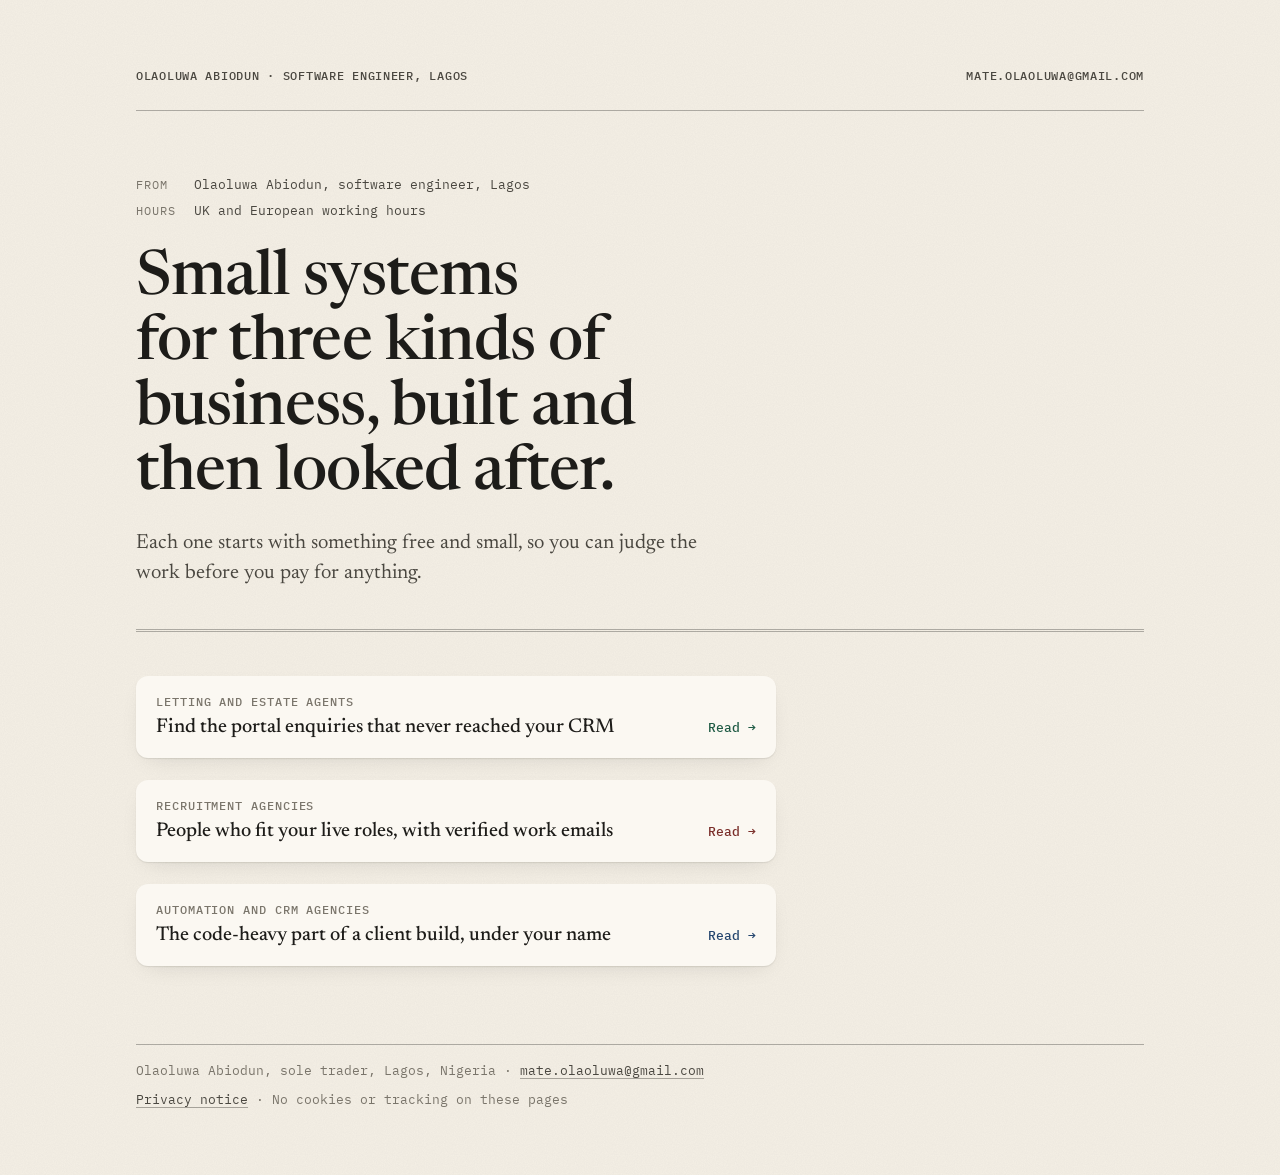
==== index.html @ c45f7e68 "Draft offer pages (lettings, recruitment, white-label) and privacy notice Co-Authored-By: Claude Opu" ====
<!doctype html>
<html lang="en-GB">
<head>
<meta charset="utf-8">
<meta name="viewport" content="width=device-width, initial-scale=1">
<title>Olaoluwa Abiodun: small systems for small teams</title>
<meta name="description" content="Software engineer in Lagos building and looking after small systems for letting agents, recruitment agencies and automation agencies.">
<link rel="preconnect" href="https://fonts.googleapis.com">
<link rel="preconnect" href="https://fonts.gstatic.com" crossorigin>
<link rel="stylesheet" href="https://fonts.googleapis.com/css2?family=IBM+Plex+Mono:wght@400;500;600&family=Newsreader:opsz,wght@6..72,400;6..72,500;6..72,600&family=Public+Sans:wght@400;500;600&display=swap">
<link rel="stylesheet" href="assets/site.css">
</head>
<body data-ink="neutral">
<a class="skip" href="#main">Skip to the content</a>
<div class="sheet">
  <header class="topline">
    <a href="./">Olaoluwa Abiodun &middot; software engineer, Lagos</a>
    <a href="mailto:mate.olaoluwa@gmail.com">mate.olaoluwa@gmail.com</a>
  </header>
  <main id="main">
    <div class="masthead"><dl class="meta"><dt>From</dt><dd>Olaoluwa Abiodun, software engineer, Lagos</dd><dt>Hours</dt><dd>UK and European working hours</dd></dl><h1>Small systems for three kinds of business, built and then looked after.</h1><p class="deck">Each one starts with something free and small, so you can judge the work before you pay for anything.</p></div>
    <div class="body"><div class="prose doc">
<ul class="offers">
<li><a href="lettings/"><span class="who">Letting and estate agents</span><span class="what">Find the portal enquiries that never reached your CRM</span><span class="go">Read &rarr;</span></a></li>
<li><a href="recruitment/"><span class="who">Recruitment agencies</span><span class="what">People who fit your live roles, with verified work emails</span><span class="go">Read &rarr;</span></a></li>
<li><a href="white-label/"><span class="who">Automation and CRM agencies</span><span class="what">The code-heavy part of a client build, under your name</span><span class="go">Read &rarr;</span></a></li>
</ul>
</div></div>
  </main>
  <footer class="foot">
    <span>Olaoluwa Abiodun, sole trader, Lagos, Nigeria &middot; <a href="mailto:mate.olaoluwa@gmail.com">mate.olaoluwa@gmail.com</a></span>
    <span><a href="privacy/">Privacy notice</a> &middot; No cookies or tracking on these pages</span>
  </footer>
</div>
</body>
</html>
---- assets/site.css ----
/* Offer pages: a quotation set on warm paper. One accent ink per page (body[data-ink]). */

:root {
  --paper: #f5f0e6;
  --paper-2: #ede6d8;
  --card: #fbf8f2;
  --ink: #1d1c19;
  --ink-2: #4a4740;
  --ink-3: #7a756b;
  --rule: rgba(29, 28, 25, 0.14);
  --rule-strong: rgba(29, 28, 25, 0.32);
  --accent: #1f5b45;
  --accent-soft: rgba(31, 91, 69, 0.09);
  --shadow: 0 1px 0 rgba(29, 28, 25, 0.04), 0 1px 2px rgba(29, 28, 25, 0.06), 0 8px 24px -12px rgba(29, 28, 25, 0.18);
  --serif: "Newsreader", "Iowan Old Style", Georgia, serif;
  --sans: "Public Sans", "Helvetica Neue", Arial, sans-serif;
  --mono: "IBM Plex Mono", ui-monospace, Menlo, monospace;
  --measure: 38rem;
  --gutter: clamp(16px, 4vw, 40px);
  color-scheme: light;
}

body[data-ink="lettings"] { --accent: #1f5b45; --accent-soft: rgba(31, 91, 69, 0.09); }
body[data-ink="recruitment"] { --accent: #7a2e2a; --accent-soft: rgba(122, 46, 42, 0.08); }
body[data-ink="white-label"] { --accent: #24456e; --accent-soft: rgba(36, 69, 110, 0.08); }
body[data-ink="neutral"] { --accent: #4a4740; --accent-soft: rgba(74, 71, 64, 0.08); }

@media (prefers-color-scheme: dark) {
  :root:not([data-theme="light"]) {
    --paper: #17160f;
    --paper-2: #1f1d16;
    --card: #211f18;
    --ink: #ece6d8;
    --ink-2: #c3bcac;
    --ink-3: #958e7f;
    --rule: rgba(236, 230, 216, 0.14);
    --rule-strong: rgba(236, 230, 216, 0.3);
    --shadow: 0 1px 0 rgba(0, 0, 0, 0.3), 0 8px 24px -12px rgba(0, 0, 0, 0.6);
    color-scheme: dark;
  }
  :root:not([data-theme="light"]) body[data-ink="lettings"] { --accent: #7cc3a3; --accent-soft: rgba(124, 195, 163, 0.1); }
  :root:not([data-theme="light"]) body[data-ink="recruitment"] { --accent: #e3978f; --accent-soft: rgba(227, 151, 143, 0.1); }
  :root:not([data-theme="light"]) body[data-ink="white-label"] { --accent: #93b4e0; --accent-soft: rgba(147, 180, 224, 0.1); }
  :root:not([data-theme="light"]) body[data-ink="neutral"] { --accent: #d6cfbf; --accent-soft: rgba(214, 207, 191, 0.08); }
}

*, *::before, *::after { box-sizing: border-box; }

html {
  -webkit-text-size-adjust: 100%;
  text-size-adjust: 100%;
}

body {
  margin: 0;
  background-color: var(--paper);
  /* faint paper grain */
  background-image: url("data:image/svg+xml,%3Csvg xmlns='http://www.w3.org/2000/svg' width='160' height='160'%3E%3Cfilter id='n'%3E%3CfeTurbulence type='fractalNoise' baseFrequency='.9' numOctaves='2' stitchTiles='stitch'/%3E%3CfeColorMatrix values='0 0 0 0 0 0 0 0 0 0 0 0 0 0 0 0 0 0 .035 0'/%3E%3C/filter%3E%3Crect width='100%25' height='100%25' filter='url(%23n)'/%3E%3C/svg%3E");
  color: var(--ink);
  font: 400 17px/1.6 var(--sans);
  -webkit-font-smoothing: antialiased;
  -moz-osx-font-smoothing: grayscale;
  text-rendering: optimizeLegibility;
}

::selection { background: var(--accent); color: var(--paper); }

a {
  color: var(--accent);
  text-decoration-line: underline;
  text-decoration-thickness: 1px;
  text-underline-offset: 3px;
  text-decoration-color: color-mix(in srgb, var(--accent) 45%, transparent);
  transition-property: text-decoration-color, color;
  transition-duration: 150ms;
}
a:hover { text-decoration-color: var(--accent); }
a:focus-visible, .button:focus-visible {
  outline: 2px solid var(--accent);
  outline-offset: 3px;
  border-radius: 2px;
}

.skip {
  position: absolute; left: -9999px; top: 8px;
  background: var(--ink); color: var(--paper); padding: 8px 12px; border-radius: 4px; z-index: 10;
}
.skip:focus { left: 8px; }

/* ---------- frame ---------- */

.sheet {
  max-width: 68rem;
  margin: 0 auto;
  padding: clamp(20px, 5vw, 56px) var(--gutter) 64px;
}

.topline {
  display: flex; justify-content: space-between; align-items: baseline; gap: 16px; flex-wrap: wrap;
  font: 500 12px/1.4 var(--mono); letter-spacing: 0.06em; text-transform: uppercase; color: var(--ink-3);
  padding-bottom: 14px;
  border-bottom: 1px solid var(--rule-strong);
}
.topline a { color: var(--ink-2); text-decoration: none; min-height: 40px; display: inline-flex; align-items: center; }
.topline a:hover { color: var(--accent); }

/* ---------- header block (the quotation heading) ---------- */

.masthead { padding: clamp(28px, 6vw, 64px) 0 clamp(24px, 4vw, 40px); }

.meta {
  display: grid; grid-template-columns: max-content 1fr; gap: 6px 18px;
  margin: 0 0 28px; font: 400 13px/1.5 var(--mono); color: var(--ink-2);
}
.meta dt { color: var(--ink-3); text-transform: uppercase; letter-spacing: 0.08em; font-size: 11.5px; padding-top: 1px; }
.meta dd { margin: 0; }
.meta dd strong { color: var(--accent); font-weight: 500; }

h1 {
  font: 500 clamp(2.1rem, 1.3rem + 3.6vw, 3.9rem)/1.04 var(--serif);
  font-optical-sizing: auto;
  letter-spacing: -0.015em;
  margin: 0 0 20px;
  max-width: 16ch;
  text-wrap: balance;
}
.deck {
  font: 400 clamp(1.08rem, 1rem + 0.4vw, 1.28rem)/1.5 var(--serif);
  color: var(--ink-2);
  max-width: 36rem;
  margin: 0;
  text-wrap: pretty;
}

/* ---------- body: prose + margin column ---------- */

.body {
  display: grid;
  grid-template-columns: minmax(0, 1fr);
  gap: 40px;
  border-top: 3px double var(--rule-strong);
  padding-top: clamp(28px, 4vw, 44px);
}
@media (min-width: 900px) {
  .body { grid-template-columns: minmax(0, 1fr) 19rem; gap: 64px; }
  .glance { order: 2; position: sticky; top: 24px; align-self: start; }
}

.prose { max-width: var(--measure); }

section.clause { margin: 0 0 44px; counter-increment: clause; }
.prose { counter-reset: clause; }
section.clause > h2 {
  position: relative;
  font: 600 1.42rem/1.25 var(--serif);
  letter-spacing: -0.005em;
  margin: 0 0 14px;
  text-wrap: balance;
}
section.clause > h2::before {
  content: counter(clause) ".";
  font: 500 13px/1 var(--mono);
  color: var(--accent);
  display: block; margin-bottom: 8px; letter-spacing: 0.04em;
}
@media (min-width: 1100px) {
  section.clause > h2::before { position: absolute; left: -3.2rem; top: 0.42em; margin: 0; }
}

p { margin: 0 0 14px; text-wrap: pretty; }
.prose p, .prose li { color: var(--ink); }
.lede-list { list-style: none; padding: 0; margin: 0; }
.lede-list li { padding: 12px 0; border-top: 1px solid var(--rule); }
.lede-list li:last-child { border-bottom: 1px solid var(--rule); }

.item { margin: 0 0 22px; }
.item h3 {
  font: 600 1.06rem/1.35 var(--sans); margin: 0 0 6px; letter-spacing: -0.003em;
}
.item p { margin-bottom: 8px; }
.demo {
  display: inline-flex; align-items: center; gap: 8px; min-height: 40px;
  font: 500 13.5px/1.3 var(--mono);
}
.demo::after { content: "\2197"; font-family: var(--sans); }

/* example alert (lettings) */
.exhibit {
  margin: 18px 0 18px;
  background: var(--card);
  border-radius: 10px;
  box-shadow: var(--shadow);
  padding: 16px 18px 14px;
  position: relative;
}
.exhibit::before {
  content: ""; position: absolute; left: 0; top: 14px; bottom: 14px; width: 3px; border-radius: 0 3px 3px 0; background: var(--accent);
}
.exhibit .label {
  display: flex; justify-content: space-between; gap: 12px; flex-wrap: wrap;
  font: 500 11px/1.4 var(--mono); letter-spacing: 0.08em; text-transform: uppercase; color: var(--ink-3); margin-bottom: 8px;
}
.exhibit .label b { color: var(--accent); font-weight: 600; }
.exhibit p { margin: 0; font: 400 15.5px/1.55 var(--sans); }
.exhibit .t { font: 500 13px/1 var(--mono); font-variant-numeric: tabular-nums; color: var(--ink-2); }

/* example row (recruitment): a table on wide screens, stacked on narrow */
.sample {
  margin: 16px 0 20px; background: var(--card); border-radius: 10px; box-shadow: var(--shadow); padding: 14px 16px;
}
.sample .label { font: 500 11px/1.4 var(--mono); letter-spacing: 0.08em; text-transform: uppercase; color: var(--ink-3); margin-bottom: 10px; }
.sample dl { display: grid; grid-template-columns: 1fr; gap: 10px; margin: 0; }
.sample dt { font: 500 11.5px/1.3 var(--mono); color: var(--accent); text-transform: uppercase; letter-spacing: 0.06em; }
.sample dd { margin: 2px 0 0; font-size: 15px; line-height: 1.5; }
@media (min-width: 640px) {
  .sample dl { grid-template-columns: 9.5rem 1fr; gap: 10px 18px; }
  .sample dt { padding-top: 3px; }
  .sample dd { margin: 0; }
}

/* the schedule (how we'd start) */
.schedule { list-style: none; padding: 0; margin: 4px 0 0; counter-reset: step; }
.schedule li {
  counter-increment: step;
  display: grid; grid-template-columns: 2.2rem 1fr; gap: 4px 14px;
  padding: 16px 0; border-top: 1px solid var(--rule);
}
.schedule li:last-child { border-bottom: 1px solid var(--rule); }
.schedule li::before {
  content: counter(step);
  font: 500 1.5rem/1 var(--serif); color: var(--accent); font-variant-numeric: tabular-nums lining-nums;
  padding-top: 2px;
}
.schedule h3 { font: 600 1.02rem/1.35 var(--sans); margin: 0 0 4px; display: flex; flex-wrap: wrap; gap: 4px 12px; align-items: baseline; }
.schedule .cost {
  font: 500 12px/1.4 var(--mono); letter-spacing: 0.04em; color: var(--accent);
  background: var(--accent-soft); padding: 2px 8px; border-radius: 999px; font-variant-numeric: tabular-nums;
  white-space: nowrap;
}
.schedule p { margin: 0; color: var(--ink-2); }

.faq dt { font-weight: 600; margin: 18px 0 4px; }
.faq dd { margin: 0; color: var(--ink-2); }

/* ---------- margin column: at a glance ---------- */

.glance {
  background: var(--card);
  border-radius: 12px;
  box-shadow: var(--shadow);
  padding: 20px 20px 18px;
}
.glance h2 {
  font: 500 11.5px/1.4 var(--mono); letter-spacing: 0.1em; text-transform: uppercase; color: var(--ink-3); margin: 0 0 12px;
}
.glance dl { margin: 0 0 18px; }
.glance dt { font: 500 11px/1.4 var(--mono); color: var(--accent); text-transform: uppercase; letter-spacing: 0.07em; margin-top: 12px; }
.glance dd { margin: 3px 0 0; font-size: 15px; line-height: 1.45; font-variant-numeric: tabular-nums; }

.button {
  display: flex; align-items: center; justify-content: center; gap: 8px;
  min-height: 46px; padding: 10px 16px; border-radius: 8px;
  background: var(--accent); color: var(--paper);
  font: 600 15px/1.2 var(--sans); text-decoration: none; text-align: center;
  box-shadow: 0 1px 0 rgba(255, 255, 255, 0.12) inset, 0 1px 2px rgba(0, 0, 0, 0.18);
  transition-property: transform, filter; transition-duration: 120ms; transition-timing-function: cubic-bezier(0.2, 0, 0, 1);
}
.button:hover { filter: brightness(1.08); }
.button:active { transform: scale(0.96); }
.glance .small { font-size: 13px; color: var(--ink-3); margin: 10px 0 0; line-height: 1.45; }

/* closing call to action */
.close {
  margin-top: 8px; padding: 22px 22px 20px; border-radius: 12px; background: var(--accent-soft);
}
.close p { margin: 0 0 14px; font: 400 1.12rem/1.5 var(--serif); }
.close .button { display: inline-flex; }

/* ---------- index ---------- */
.offers { list-style: none; padding: 0; margin: 8px 0 0; display: grid; gap: 14px; }
.offers a {
  display: grid; grid-template-columns: 1fr auto; gap: 4px 16px; align-items: baseline;
  padding: 18px 20px; border-radius: 12px; background: var(--card); box-shadow: var(--shadow);
  color: var(--ink); text-decoration: none;
  transition-property: transform, box-shadow; transition-duration: 160ms;
}
.offers a:hover { transform: translateY(-1px); }
.offers .who { font: 500 11.5px/1.4 var(--mono); letter-spacing: 0.08em; text-transform: uppercase; color: var(--ink-3); grid-column: 1 / -1; }
.offers .what { font: 500 1.25rem/1.3 var(--serif); }
.offers .go { font: 500 13px/1 var(--mono); }
.offers li:nth-child(1) a .go { color: #1f5b45; }
.offers li:nth-child(2) a .go { color: #7a2e2a; }
.offers li:nth-child(3) a .go { color: #24456e; }
.doc ul.offers { padding-left: 0; }
@media (prefers-color-scheme: dark) {
  :root:not([data-theme="light"]) .offers li:nth-child(1) a .go { color: #7cc3a3; }
  :root:not([data-theme="light"]) .offers li:nth-child(2) a .go { color: #e3978f; }
  :root:not([data-theme="light"]) .offers li:nth-child(3) a .go { color: #93b4e0; }
}

/* ---------- privacy (single column document) ---------- */
.doc { max-width: 40rem; }
.doc h2 { font: 600 1.25rem/1.3 var(--serif); margin: 34px 0 10px; text-wrap: balance; }
.doc ul { padding-left: 1.2rem; margin: 0 0 14px; }
.doc li { margin: 0 0 8px; }

/* ---------- footer ---------- */
.foot {
  margin-top: 56px; padding-top: 16px; border-top: 1px solid var(--rule-strong);
  display: flex; flex-wrap: wrap; gap: 8px 24px; justify-content: space-between;
  font: 400 13px/1.6 var(--mono); color: var(--ink-3);
}
.foot a { color: var(--ink-2); }

/* ---------- one quiet entrance ---------- */
@media (prefers-reduced-motion: no-preference) {
  .masthead > * { animation: rise 520ms cubic-bezier(0.2, 0, 0, 1) both; }
  .masthead > *:nth-child(2) { animation-delay: 70ms; }
  .masthead > *:nth-child(3) { animation-delay: 140ms; }
  @keyframes rise { from { opacity: 0; transform: translateY(6px); } to { opacity: 1; transform: none; } }
}

@media print {
  body { background: #fff; color: #000; }
  .glance { box-shadow: none; border: 1px solid #ccc; position: static; }
  .button { color: #000; background: none; border: 1px solid #000; }
}
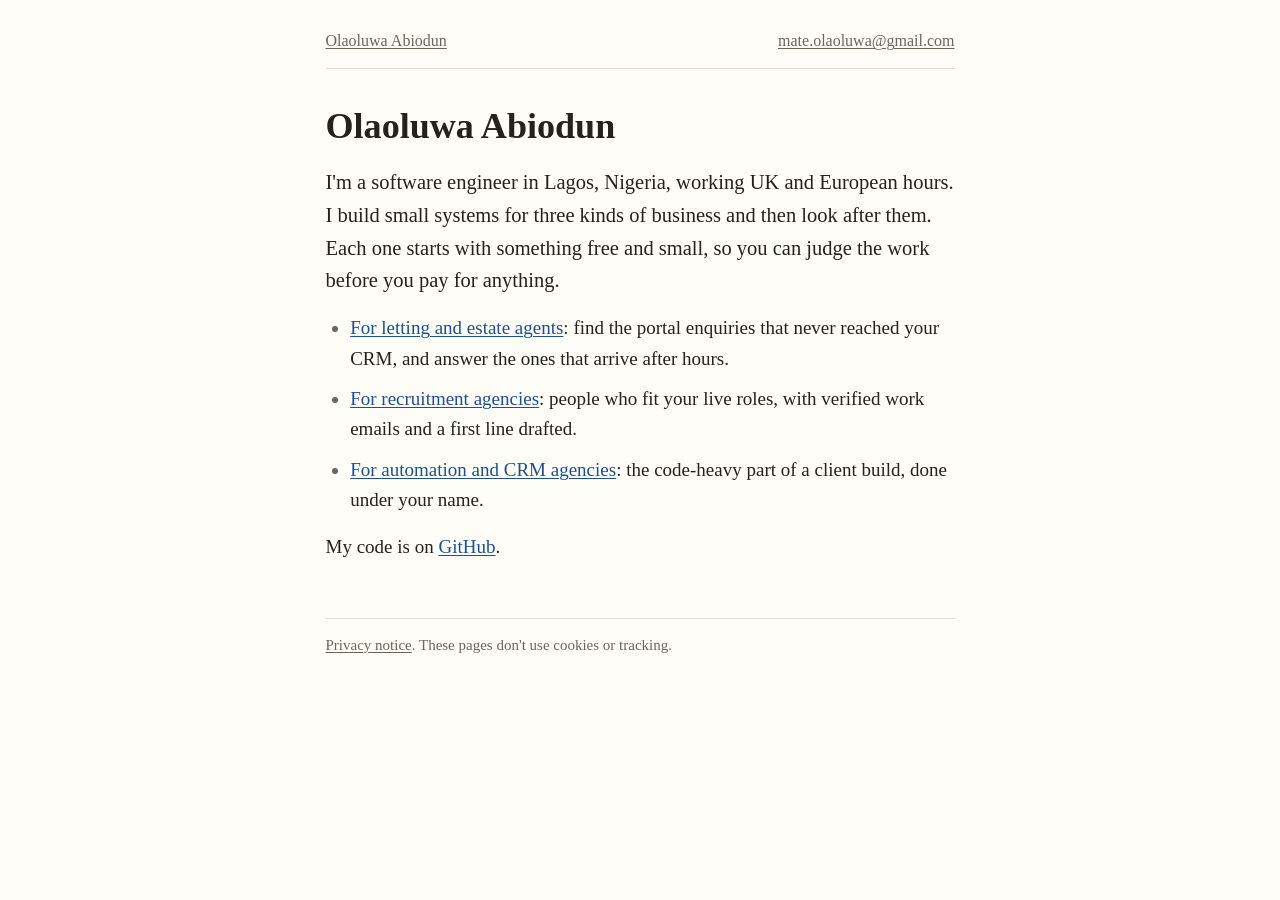
==== commit daf3f151: "Plainer, letter-style pages; one-week free check; real screenshot and photo Co-Authored-By: Claude O" ====
--- a/index.html
+++ b/index.html
@@ -3,34 +3,29 @@
 <head>
 <meta charset="utf-8">
 <meta name="viewport" content="width=device-width, initial-scale=1">
-<title>Olaoluwa Abiodun: small systems for small teams</title>
+<title>Olaoluwa Abiodun</title>
 <meta name="description" content="Software engineer in Lagos building and looking after small systems for letting agents, recruitment agencies and automation agencies.">
-<link rel="preconnect" href="https://fonts.googleapis.com">
-<link rel="preconnect" href="https://fonts.gstatic.com" crossorigin>
-<link rel="stylesheet" href="https://fonts.googleapis.com/css2?family=IBM+Plex+Mono:wght@400;500;600&family=Newsreader:opsz,wght@6..72,400;6..72,500;6..72,600&family=Public+Sans:wght@400;500;600&display=swap">
 <link rel="stylesheet" href="assets/site.css">
 </head>
-<body data-ink="neutral">
-<a class="skip" href="#main">Skip to the content</a>
-<div class="sheet">
-  <header class="topline">
-    <a href="./">Olaoluwa Abiodun &middot; software engineer, Lagos</a>
-    <a href="mailto:mate.olaoluwa@gmail.com">mate.olaoluwa@gmail.com</a>
-  </header>
-  <main id="main">
-    <div class="masthead"><dl class="meta"><dt>From</dt><dd>Olaoluwa Abiodun, software engineer, Lagos</dd><dt>Hours</dt><dd>UK and European working hours</dd></dl><h1>Small systems for three kinds of business, built and then looked after.</h1><p class="deck">Each one starts with something free and small, so you can judge the work before you pay for anything.</p></div>
-    <div class="body"><div class="prose doc">
-<ul class="offers">
-<li><a href="lettings/"><span class="who">Letting and estate agents</span><span class="what">Find the portal enquiries that never reached your CRM</span><span class="go">Read &rarr;</span></a></li>
-<li><a href="recruitment/"><span class="who">Recruitment agencies</span><span class="what">People who fit your live roles, with verified work emails</span><span class="go">Read &rarr;</span></a></li>
-<li><a href="white-label/"><span class="who">Automation and CRM agencies</span><span class="what">The code-heavy part of a client build, under your name</span><span class="go">Read &rarr;</span></a></li>
+<body>
+<div class="page">
+<header class="site">
+  <a href="./">Olaoluwa Abiodun</a>
+  <a href="mailto:mate.olaoluwa@gmail.com">mate.olaoluwa@gmail.com</a>
+</header>
+<main>
+<h1>Olaoluwa Abiodun</h1>
+<p class="intro">I'm a software engineer in Lagos, Nigeria, working UK and European hours. I build small systems for three kinds of business and then look after them. Each one starts with something free and small, so you can judge the work before you pay for anything.</p>
+<ul>
+<li><a href="lettings/">For letting and estate agents</a>: find the portal enquiries that never reached your CRM, and answer the ones that arrive after hours.</li>
+<li><a href="recruitment/">For recruitment agencies</a>: people who fit your live roles, with verified work emails and a first line drafted.</li>
+<li><a href="white-label/">For automation and CRM agencies</a>: the code-heavy part of a client build, done under your name.</li>
 </ul>
-</div></div>
-  </main>
-  <footer class="foot">
-    <span>Olaoluwa Abiodun, sole trader, Lagos, Nigeria &middot; <a href="mailto:mate.olaoluwa@gmail.com">mate.olaoluwa@gmail.com</a></span>
-    <span><a href="privacy/">Privacy notice</a> &middot; No cookies or tracking on these pages</span>
-  </footer>
+<p>My code is on <a href="https://github.com/AbiodunOlaoluwa">GitHub</a>.</p>
+</main>
+<footer class="site">
+  <a href="privacy/">Privacy notice</a>. These pages don't use cookies or tracking.
+</footer>
 </div>
 </body>
 </html>
--- a/assets/site.css
+++ b/assets/site.css
@@ -1,327 +1,123 @@
-/* Offer pages: a quotation set on warm paper. One accent ink per page (body[data-ink]). */
+/* Plain pages, written like a letter. One column, the reader's own system fonts, ordinary links. */
 
 :root {
-  --paper: #f5f0e6;
-  --paper-2: #ede6d8;
-  --card: #fbf8f2;
-  --ink: #1d1c19;
-  --ink-2: #4a4740;
-  --ink-3: #7a756b;
-  --rule: rgba(29, 28, 25, 0.14);
-  --rule-strong: rgba(29, 28, 25, 0.32);
-  --accent: #1f5b45;
-  --accent-soft: rgba(31, 91, 69, 0.09);
-  --shadow: 0 1px 0 rgba(29, 28, 25, 0.04), 0 1px 2px rgba(29, 28, 25, 0.06), 0 8px 24px -12px rgba(29, 28, 25, 0.18);
-  --serif: "Newsreader", "Iowan Old Style", Georgia, serif;
-  --sans: "Public Sans", "Helvetica Neue", Arial, sans-serif;
-  --mono: "IBM Plex Mono", ui-monospace, Menlo, monospace;
-  --measure: 38rem;
-  --gutter: clamp(16px, 4vw, 40px);
-  color-scheme: light;
+  --bg: #fffdf8;
+  --text: #24221e;
+  --muted: #6b665c;
+  --line: #e2ddd2;
+  --link: #1d4f91;
+  --link-visited: #5b3f8c;
+  --mark: #fff3c4;
+  color-scheme: light dark;
 }
 
-body[data-ink="lettings"] { --accent: #1f5b45; --accent-soft: rgba(31, 91, 69, 0.09); }
-body[data-ink="recruitment"] { --accent: #7a2e2a; --accent-soft: rgba(122, 46, 42, 0.08); }
-body[data-ink="white-label"] { --accent: #24456e; --accent-soft: rgba(36, 69, 110, 0.08); }
-body[data-ink="neutral"] { --accent: #4a4740; --accent-soft: rgba(74, 71, 64, 0.08); }
-
 @media (prefers-color-scheme: dark) {
-  :root:not([data-theme="light"]) {
-    --paper: #17160f;
-    --paper-2: #1f1d16;
-    --card: #211f18;
-    --ink: #ece6d8;
-    --ink-2: #c3bcac;
-    --ink-3: #958e7f;
-    --rule: rgba(236, 230, 216, 0.14);
-    --rule-strong: rgba(236, 230, 216, 0.3);
-    --shadow: 0 1px 0 rgba(0, 0, 0, 0.3), 0 8px 24px -12px rgba(0, 0, 0, 0.6);
-    color-scheme: dark;
+  :root {
+    --bg: #181715;
+    --text: #e6e1d6;
+    --muted: #a29b8d;
+    --line: #34312b;
+    --link: #8db4ef;
+    --link-visited: #b9a3e3;
+    --mark: #4a4120;
   }
-  :root:not([data-theme="light"]) body[data-ink="lettings"] { --accent: #7cc3a3; --accent-soft: rgba(124, 195, 163, 0.1); }
-  :root:not([data-theme="light"]) body[data-ink="recruitment"] { --accent: #e3978f; --accent-soft: rgba(227, 151, 143, 0.1); }
-  :root:not([data-theme="light"]) body[data-ink="white-label"] { --accent: #93b4e0; --accent-soft: rgba(147, 180, 224, 0.1); }
-  :root:not([data-theme="light"]) body[data-ink="neutral"] { --accent: #d6cfbf; --accent-soft: rgba(214, 207, 191, 0.08); }
 }
 
-*, *::before, *::after { box-sizing: border-box; }
+* { box-sizing: border-box; }
 
-html {
-  -webkit-text-size-adjust: 100%;
-  text-size-adjust: 100%;
-}
+html { -webkit-text-size-adjust: 100%; text-size-adjust: 100%; }
 
 body {
   margin: 0;
-  background-color: var(--paper);
-  /* faint paper grain */
-  background-image: url("data:image/svg+xml,%3Csvg xmlns='http://www.w3.org/2000/svg' width='160' height='160'%3E%3Cfilter id='n'%3E%3CfeTurbulence type='fractalNoise' baseFrequency='.9' numOctaves='2' stitchTiles='stitch'/%3E%3CfeColorMatrix values='0 0 0 0 0 0 0 0 0 0 0 0 0 0 0 0 0 0 .035 0'/%3E%3C/filter%3E%3Crect width='100%25' height='100%25' filter='url(%23n)'/%3E%3C/svg%3E");
-  color: var(--ink);
-  font: 400 17px/1.6 var(--sans);
+  background: var(--bg);
+  color: var(--text);
+  font-family: "Iowan Old Style", "Palatino Linotype", Palatino, "URW Palladio L", P052, Georgia, serif;
+  font-size: 19px;
+  line-height: 1.6;
   -webkit-font-smoothing: antialiased;
-  -moz-osx-font-smoothing: grayscale;
-  text-rendering: optimizeLegibility;
+}
+@media (max-width: 600px) { body { font-size: 18px; } }
+
+.page {
+  max-width: 35em;
+  margin: 0 auto;
+  padding: 28px 18px 56px;
 }
 
-::selection { background: var(--accent); color: var(--paper); }
+header.site {
+  display: flex; flex-wrap: wrap; justify-content: space-between; gap: 4px 16px;
+  font-size: 16px; color: var(--muted);
+  padding-bottom: 14px; margin-bottom: 36px;
+  border-bottom: 1px solid var(--line);
+}
+header.site a { color: var(--muted); }
+header.site a:hover { color: var(--text); }
 
-a {
-  color: var(--accent);
-  text-decoration-line: underline;
-  text-decoration-thickness: 1px;
-  text-underline-offset: 3px;
-  text-decoration-color: color-mix(in srgb, var(--accent) 45%, transparent);
-  transition-property: text-decoration-color, color;
-  transition-duration: 150ms;
+a { color: var(--link); text-underline-offset: 2px; text-decoration-thickness: 1px; }
+a:visited { color: var(--link-visited); }
+a:hover { text-decoration-thickness: 2px; }
+a:focus-visible { outline: 2px solid var(--link); outline-offset: 2px; }
+
+h1 {
+  font-size: 1.9em; line-height: 1.2; font-weight: 700;
+  margin: 0 0 18px;
+  text-wrap: balance;
 }
-a:hover { text-decoration-color: var(--accent); }
-a:focus-visible, .button:focus-visible {
-  outline: 2px solid var(--accent);
-  outline-offset: 3px;
-  border-radius: 2px;
+h2 {
+  font-size: 1.25em; line-height: 1.3; font-weight: 700;
+  margin: 44px 0 10px;
+  text-wrap: balance;
+}
+h3 { font-size: 1em; font-weight: 700; margin: 26px 0 4px; }
+
+p, li { text-wrap: pretty; }
+p { margin: 0 0 16px; }
+ul, ol { margin: 0 0 16px; padding-left: 1.3em; }
+li { margin: 0 0 10px; }
+li::marker { color: var(--muted); }
+strong { font-weight: 700; }
+
+.intro { font-size: 1.08em; }
+
+/* a real screenshot, with a caption */
+figure { margin: 22px 0 26px; }
+figure img {
+  display: block; width: 100%; height: auto;
+  border-radius: 6px;
+  outline: 1px solid rgba(0, 0, 0, 0.1); outline-offset: -1px;
+}
+figcaption { font-size: 15px; color: var(--muted); margin-top: 8px; line-height: 1.5; }
+
+/* the one sample table */
+.table-wrap { overflow-x: auto; margin: 18px 0 8px; }
+table { border-collapse: collapse; font-size: 16px; line-height: 1.45; min-width: 30em; }
+th, td { text-align: left; vertical-align: top; padding: 8px 10px; border: 1px solid var(--line); }
+th { font-weight: 700; }
+@media (max-width: 600px) {
+  table { min-width: 0; width: 100%; }
+  thead, tr:first-child { display: none; }
+  table, tbody, tr, td { display: block; }
+  td { border: 0; border-top: 1px solid var(--line); padding: 8px 0; }
+  td::before { content: attr(data-label); display: block; font-weight: 700; }
 }
 
-.skip {
-  position: absolute; left: -9999px; top: 8px;
-  background: var(--ink); color: var(--paper); padding: 8px 12px; border-radius: 4px; z-index: 10;
-}
-.skip:focus { left: 8px; }
-
-/* ---------- frame ---------- */
-
-.sheet {
-  max-width: 68rem;
-  margin: 0 auto;
-  padding: clamp(20px, 5vw, 56px) var(--gutter) 64px;
+/* the person */
+.me { display: flow-root; }
+.me img {
+  float: right; width: 112px; height: 112px; object-fit: cover;
+  margin: 4px 0 10px 18px; border-radius: 4px;
+  outline: 1px solid rgba(0, 0, 0, 0.1); outline-offset: -1px;
 }
 
-.topline {
-  display: flex; justify-content: space-between; align-items: baseline; gap: 16px; flex-wrap: wrap;
-  font: 500 12px/1.4 var(--mono); letter-spacing: 0.06em; text-transform: uppercase; color: var(--ink-3);
-  padding-bottom: 14px;
-  border-bottom: 1px solid var(--rule-strong);
+.signoff { margin-top: 34px; }
+
+footer.site {
+  margin-top: 56px; padding-top: 14px; border-top: 1px solid var(--line);
+  font-size: 15px; color: var(--muted);
 }
-.topline a { color: var(--ink-2); text-decoration: none; min-height: 40px; display: inline-flex; align-items: center; }
-.topline a:hover { color: var(--accent); }
-
-/* ---------- header block (the quotation heading) ---------- */
-
-.masthead { padding: clamp(28px, 6vw, 64px) 0 clamp(24px, 4vw, 40px); }
-
-.meta {
-  display: grid; grid-template-columns: max-content 1fr; gap: 6px 18px;
-  margin: 0 0 28px; font: 400 13px/1.5 var(--mono); color: var(--ink-2);
-}
-.meta dt { color: var(--ink-3); text-transform: uppercase; letter-spacing: 0.08em; font-size: 11.5px; padding-top: 1px; }
-.meta dd { margin: 0; }
-.meta dd strong { color: var(--accent); font-weight: 500; }
-
-h1 {
-  font: 500 clamp(2.1rem, 1.3rem + 3.6vw, 3.9rem)/1.04 var(--serif);
-  font-optical-sizing: auto;
-  letter-spacing: -0.015em;
-  margin: 0 0 20px;
-  max-width: 16ch;
-  text-wrap: balance;
-}
-.deck {
-  font: 400 clamp(1.08rem, 1rem + 0.4vw, 1.28rem)/1.5 var(--serif);
-  color: var(--ink-2);
-  max-width: 36rem;
-  margin: 0;
-  text-wrap: pretty;
-}
-
-/* ---------- body: prose + margin column ---------- */
-
-.body {
-  display: grid;
-  grid-template-columns: minmax(0, 1fr);
-  gap: 40px;
-  border-top: 3px double var(--rule-strong);
-  padding-top: clamp(28px, 4vw, 44px);
-}
-@media (min-width: 900px) {
-  .body { grid-template-columns: minmax(0, 1fr) 19rem; gap: 64px; }
-  .glance { order: 2; position: sticky; top: 24px; align-self: start; }
-}
-
-.prose { max-width: var(--measure); }
-
-section.clause { margin: 0 0 44px; counter-increment: clause; }
-.prose { counter-reset: clause; }
-section.clause > h2 {
-  position: relative;
-  font: 600 1.42rem/1.25 var(--serif);
-  letter-spacing: -0.005em;
-  margin: 0 0 14px;
-  text-wrap: balance;
-}
-section.clause > h2::before {
-  content: counter(clause) ".";
-  font: 500 13px/1 var(--mono);
-  color: var(--accent);
-  display: block; margin-bottom: 8px; letter-spacing: 0.04em;
-}
-@media (min-width: 1100px) {
-  section.clause > h2::before { position: absolute; left: -3.2rem; top: 0.42em; margin: 0; }
-}
-
-p { margin: 0 0 14px; text-wrap: pretty; }
-.prose p, .prose li { color: var(--ink); }
-.lede-list { list-style: none; padding: 0; margin: 0; }
-.lede-list li { padding: 12px 0; border-top: 1px solid var(--rule); }
-.lede-list li:last-child { border-bottom: 1px solid var(--rule); }
-
-.item { margin: 0 0 22px; }
-.item h3 {
-  font: 600 1.06rem/1.35 var(--sans); margin: 0 0 6px; letter-spacing: -0.003em;
-}
-.item p { margin-bottom: 8px; }
-.demo {
-  display: inline-flex; align-items: center; gap: 8px; min-height: 40px;
-  font: 500 13.5px/1.3 var(--mono);
-}
-.demo::after { content: "\2197"; font-family: var(--sans); }
-
-/* example alert (lettings) */
-.exhibit {
-  margin: 18px 0 18px;
-  background: var(--card);
-  border-radius: 10px;
-  box-shadow: var(--shadow);
-  padding: 16px 18px 14px;
-  position: relative;
-}
-.exhibit::before {
-  content: ""; position: absolute; left: 0; top: 14px; bottom: 14px; width: 3px; border-radius: 0 3px 3px 0; background: var(--accent);
-}
-.exhibit .label {
-  display: flex; justify-content: space-between; gap: 12px; flex-wrap: wrap;
-  font: 500 11px/1.4 var(--mono); letter-spacing: 0.08em; text-transform: uppercase; color: var(--ink-3); margin-bottom: 8px;
-}
-.exhibit .label b { color: var(--accent); font-weight: 600; }
-.exhibit p { margin: 0; font: 400 15.5px/1.55 var(--sans); }
-.exhibit .t { font: 500 13px/1 var(--mono); font-variant-numeric: tabular-nums; color: var(--ink-2); }
-
-/* example row (recruitment): a table on wide screens, stacked on narrow */
-.sample {
-  margin: 16px 0 20px; background: var(--card); border-radius: 10px; box-shadow: var(--shadow); padding: 14px 16px;
-}
-.sample .label { font: 500 11px/1.4 var(--mono); letter-spacing: 0.08em; text-transform: uppercase; color: var(--ink-3); margin-bottom: 10px; }
-.sample dl { display: grid; grid-template-columns: 1fr; gap: 10px; margin: 0; }
-.sample dt { font: 500 11.5px/1.3 var(--mono); color: var(--accent); text-transform: uppercase; letter-spacing: 0.06em; }
-.sample dd { margin: 2px 0 0; font-size: 15px; line-height: 1.5; }
-@media (min-width: 640px) {
-  .sample dl { grid-template-columns: 9.5rem 1fr; gap: 10px 18px; }
-  .sample dt { padding-top: 3px; }
-  .sample dd { margin: 0; }
-}
-
-/* the schedule (how we'd start) */
-.schedule { list-style: none; padding: 0; margin: 4px 0 0; counter-reset: step; }
-.schedule li {
-  counter-increment: step;
-  display: grid; grid-template-columns: 2.2rem 1fr; gap: 4px 14px;
-  padding: 16px 0; border-top: 1px solid var(--rule);
-}
-.schedule li:last-child { border-bottom: 1px solid var(--rule); }
-.schedule li::before {
-  content: counter(step);
-  font: 500 1.5rem/1 var(--serif); color: var(--accent); font-variant-numeric: tabular-nums lining-nums;
-  padding-top: 2px;
-}
-.schedule h3 { font: 600 1.02rem/1.35 var(--sans); margin: 0 0 4px; display: flex; flex-wrap: wrap; gap: 4px 12px; align-items: baseline; }
-.schedule .cost {
-  font: 500 12px/1.4 var(--mono); letter-spacing: 0.04em; color: var(--accent);
-  background: var(--accent-soft); padding: 2px 8px; border-radius: 999px; font-variant-numeric: tabular-nums;
-  white-space: nowrap;
-}
-.schedule p { margin: 0; color: var(--ink-2); }
-
-.faq dt { font-weight: 600; margin: 18px 0 4px; }
-.faq dd { margin: 0; color: var(--ink-2); }
-
-/* ---------- margin column: at a glance ---------- */
-
-.glance {
-  background: var(--card);
-  border-radius: 12px;
-  box-shadow: var(--shadow);
-  padding: 20px 20px 18px;
-}
-.glance h2 {
-  font: 500 11.5px/1.4 var(--mono); letter-spacing: 0.1em; text-transform: uppercase; color: var(--ink-3); margin: 0 0 12px;
-}
-.glance dl { margin: 0 0 18px; }
-.glance dt { font: 500 11px/1.4 var(--mono); color: var(--accent); text-transform: uppercase; letter-spacing: 0.07em; margin-top: 12px; }
-.glance dd { margin: 3px 0 0; font-size: 15px; line-height: 1.45; font-variant-numeric: tabular-nums; }
-
-.button {
-  display: flex; align-items: center; justify-content: center; gap: 8px;
-  min-height: 46px; padding: 10px 16px; border-radius: 8px;
-  background: var(--accent); color: var(--paper);
-  font: 600 15px/1.2 var(--sans); text-decoration: none; text-align: center;
-  box-shadow: 0 1px 0 rgba(255, 255, 255, 0.12) inset, 0 1px 2px rgba(0, 0, 0, 0.18);
-  transition-property: transform, filter; transition-duration: 120ms; transition-timing-function: cubic-bezier(0.2, 0, 0, 1);
-}
-.button:hover { filter: brightness(1.08); }
-.button:active { transform: scale(0.96); }
-.glance .small { font-size: 13px; color: var(--ink-3); margin: 10px 0 0; line-height: 1.45; }
-
-/* closing call to action */
-.close {
-  margin-top: 8px; padding: 22px 22px 20px; border-radius: 12px; background: var(--accent-soft);
-}
-.close p { margin: 0 0 14px; font: 400 1.12rem/1.5 var(--serif); }
-.close .button { display: inline-flex; }
-
-/* ---------- index ---------- */
-.offers { list-style: none; padding: 0; margin: 8px 0 0; display: grid; gap: 14px; }
-.offers a {
-  display: grid; grid-template-columns: 1fr auto; gap: 4px 16px; align-items: baseline;
-  padding: 18px 20px; border-radius: 12px; background: var(--card); box-shadow: var(--shadow);
-  color: var(--ink); text-decoration: none;
-  transition-property: transform, box-shadow; transition-duration: 160ms;
-}
-.offers a:hover { transform: translateY(-1px); }
-.offers .who { font: 500 11.5px/1.4 var(--mono); letter-spacing: 0.08em; text-transform: uppercase; color: var(--ink-3); grid-column: 1 / -1; }
-.offers .what { font: 500 1.25rem/1.3 var(--serif); }
-.offers .go { font: 500 13px/1 var(--mono); }
-.offers li:nth-child(1) a .go { color: #1f5b45; }
-.offers li:nth-child(2) a .go { color: #7a2e2a; }
-.offers li:nth-child(3) a .go { color: #24456e; }
-.doc ul.offers { padding-left: 0; }
-@media (prefers-color-scheme: dark) {
-  :root:not([data-theme="light"]) .offers li:nth-child(1) a .go { color: #7cc3a3; }
-  :root:not([data-theme="light"]) .offers li:nth-child(2) a .go { color: #e3978f; }
-  :root:not([data-theme="light"]) .offers li:nth-child(3) a .go { color: #93b4e0; }
-}
-
-/* ---------- privacy (single column document) ---------- */
-.doc { max-width: 40rem; }
-.doc h2 { font: 600 1.25rem/1.3 var(--serif); margin: 34px 0 10px; text-wrap: balance; }
-.doc ul { padding-left: 1.2rem; margin: 0 0 14px; }
-.doc li { margin: 0 0 8px; }
-
-/* ---------- footer ---------- */
-.foot {
-  margin-top: 56px; padding-top: 16px; border-top: 1px solid var(--rule-strong);
-  display: flex; flex-wrap: wrap; gap: 8px 24px; justify-content: space-between;
-  font: 400 13px/1.6 var(--mono); color: var(--ink-3);
-}
-.foot a { color: var(--ink-2); }
-
-/* ---------- one quiet entrance ---------- */
-@media (prefers-reduced-motion: no-preference) {
-  .masthead > * { animation: rise 520ms cubic-bezier(0.2, 0, 0, 1) both; }
-  .masthead > *:nth-child(2) { animation-delay: 70ms; }
-  .masthead > *:nth-child(3) { animation-delay: 140ms; }
-  @keyframes rise { from { opacity: 0; transform: translateY(6px); } to { opacity: 1; transform: none; } }
-}
+footer.site a { color: var(--muted); }
 
 @media print {
-  body { background: #fff; color: #000; }
-  .glance { box-shadow: none; border: 1px solid #ccc; position: static; }
-  .button { color: #000; background: none; border: 1px solid #000; }
+  body { background: #fff; color: #000; font-size: 12pt; }
+  header.site, footer.site { color: #000; }
 }
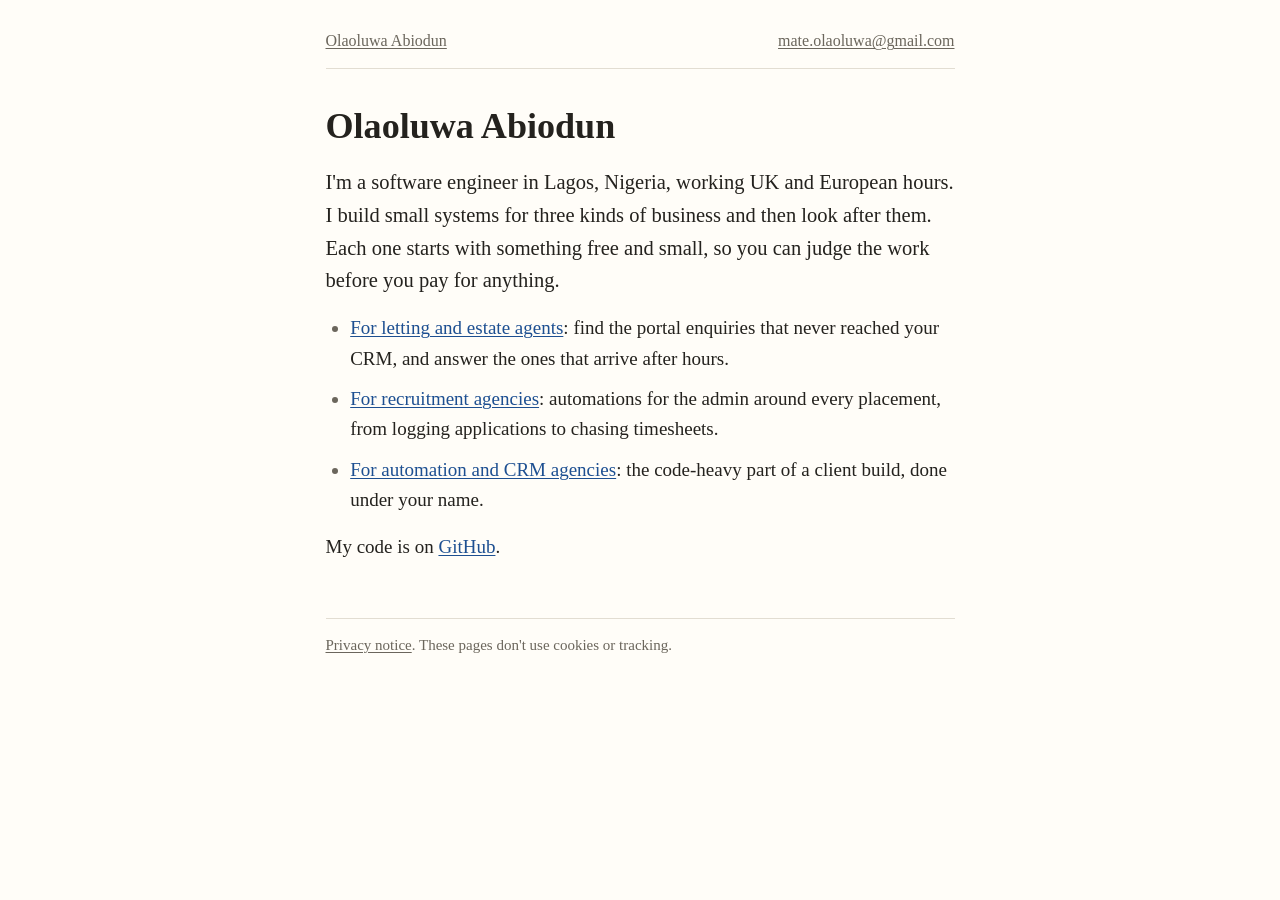
==== commit 9004f93f: "Recruitment page: admin automation instead of sourcing Co-Authored-By: Claude Opus 5.5 (1M context) " ====
--- a/index.html
+++ b/index.html
@@ -18,7 +18,7 @@
 <p class="intro">I'm a software engineer in Lagos, Nigeria, working UK and European hours. I build small systems for three kinds of business and then look after them. Each one starts with something free and small, so you can judge the work before you pay for anything.</p>
 <ul>
 <li><a href="lettings/">For letting and estate agents</a>: find the portal enquiries that never reached your CRM, and answer the ones that arrive after hours.</li>
-<li><a href="recruitment/">For recruitment agencies</a>: people who fit your live roles, with verified work emails and a first line drafted.</li>
+<li><a href="recruitment/">For recruitment agencies</a>: automations for the admin around every placement, from logging applications to chasing timesheets.</li>
 <li><a href="white-label/">For automation and CRM agencies</a>: the code-heavy part of a client build, done under your name.</li>
 </ul>
 <p>My code is on <a href="https://github.com/AbiodunOlaoluwa">GitHub</a>.</p>
